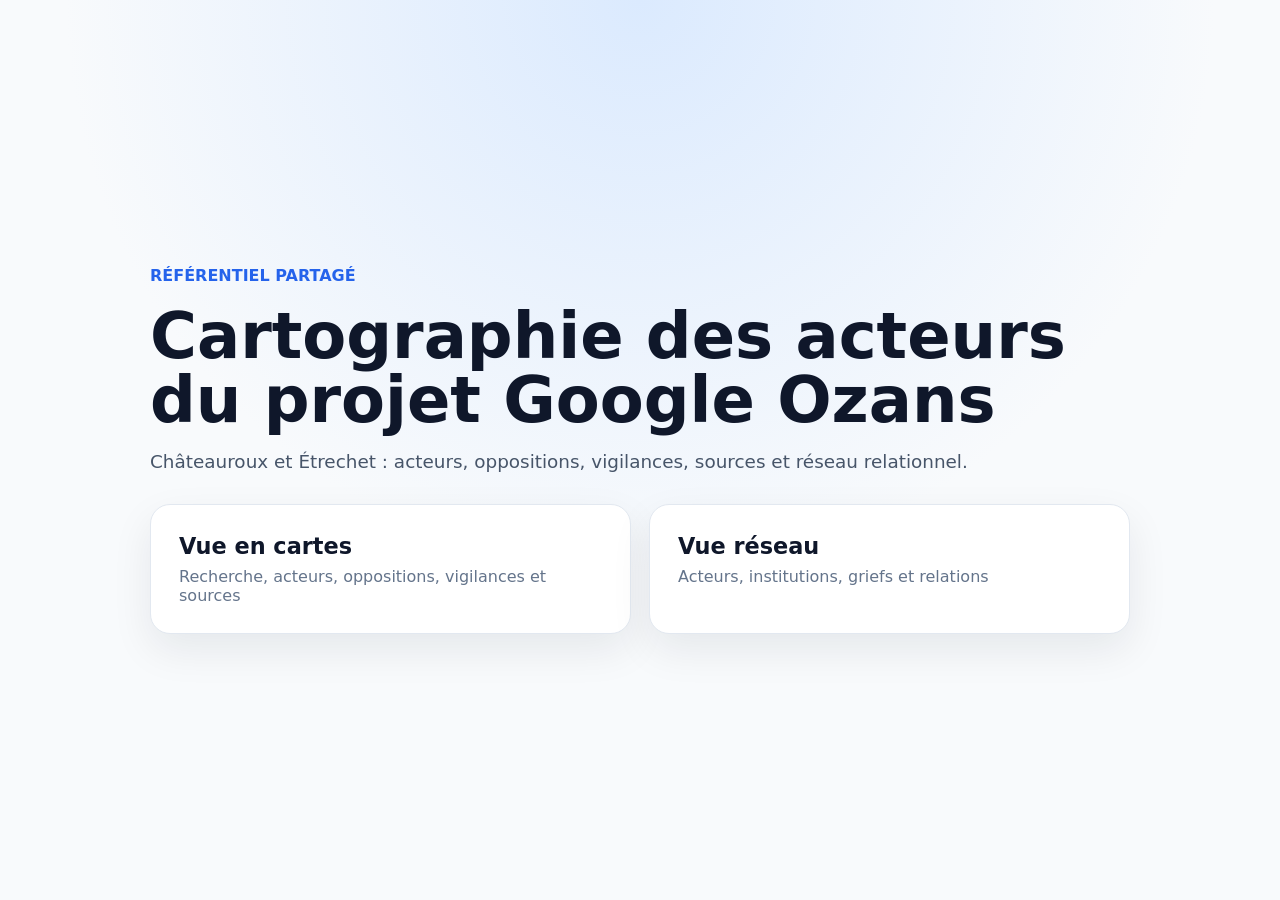
==== index.html @ 6a4aa81b "Add files via upload" ====
<!doctype html><html lang="fr"><head><meta charset="utf-8"><meta name="viewport" content="width=device-width,initial-scale=1"><title>Google Ozans — Châteauroux</title><link rel="stylesheet" href="assets/css/common.css">
<link rel="stylesheet" href="assets/css/landing.css"></head><body><main class="landing"><div class="hero"><span class="eyebrow">Référentiel partagé</span><h1>Cartographie des acteurs du projet Google Ozans</h1><p>Châteauroux et Étrechet : acteurs, oppositions, vigilances, sources et réseau relationnel.</p><div class="choices"><a class="choice" href="apps/cards/"><strong>Vue en cartes</strong><span>Recherche, acteurs, oppositions, vigilances et sources</span></a><a class="choice" href="apps/network/"><strong>Vue réseau</strong><span>Acteurs, institutions, griefs et relations</span></a></div></div></main></body></html>
---- assets/css/common.css ----
* { box-sizing: border-box; }
html { color-scheme: light; }
button, input { font: inherit; }
a { color: inherit; }
---- assets/css/landing.css ----
*{box-sizing:border-box}body{margin:0;font-family:Inter,system-ui;background:#f8fafc;color:#0f172a}.landing{min-height:100vh;display:grid;place-items:center;padding:32px;background:radial-gradient(circle at top,#dbeafe,#f8fafc 52%)}.hero{max-width:980px}.eyebrow{color:#2563eb;font-weight:800;text-transform:uppercase}.hero h1{font-size:clamp(2.2rem,5vw,4.6rem);line-height:1;margin:.3em 0}.hero p{font-size:1.15rem;color:#475569}.choices{display:grid;grid-template-columns:repeat(2,1fr);gap:18px;margin-top:32px}.choice{display:flex;flex-direction:column;gap:8px;text-decoration:none;color:inherit;background:white;padding:28px;border-radius:20px;border:1px solid #e2e8f0;box-shadow:0 16px 40px #0f172a14}.choice:hover{transform:translateY(-4px);border-color:#60a5fa}.choice strong{font-size:1.4rem}.choice span{color:#64748b}@media(max-width:700px){.choices{grid-template-columns:1fr}}
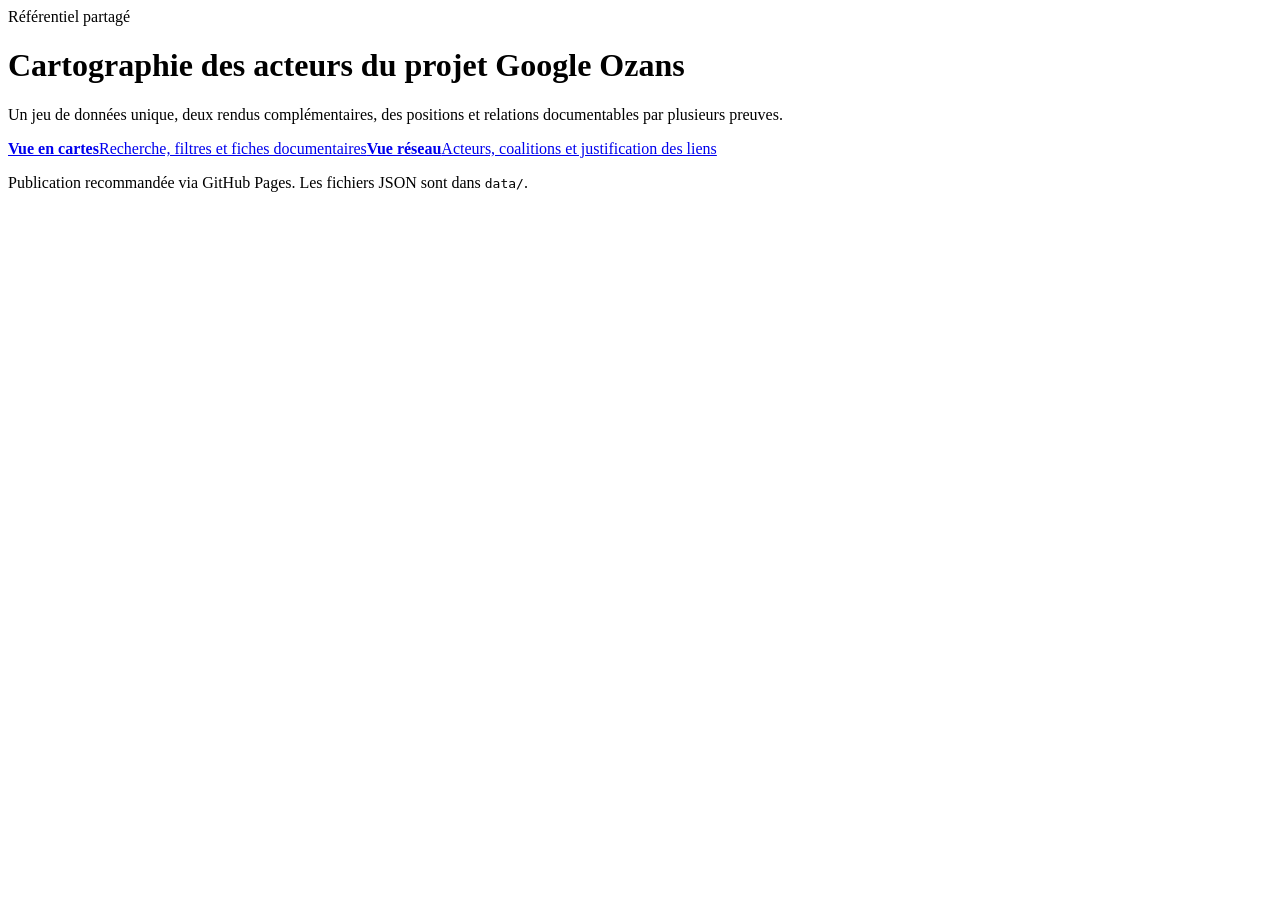
==== commit a4339dda: "Add files via upload" ====
--- a/index.html
+++ b/index.html
@@ -1,2 +1 @@
-<!doctype html><html lang="fr"><head><meta charset="utf-8"><meta name="viewport" content="width=device-width,initial-scale=1"><title>Google Ozans — Châteauroux</title><link rel="stylesheet" href="assets/css/common.css">
-<link rel="stylesheet" href="assets/css/landing.css"></head><body><main class="landing"><div class="hero"><span class="eyebrow">Référentiel partagé</span><h1>Cartographie des acteurs du projet Google Ozans</h1><p>Châteauroux et Étrechet : acteurs, oppositions, vigilances, sources et réseau relationnel.</p><div class="choices"><a class="choice" href="apps/cards/"><strong>Vue en cartes</strong><span>Recherche, acteurs, oppositions, vigilances et sources</span></a><a class="choice" href="apps/network/"><strong>Vue réseau</strong><span>Acteurs, institutions, griefs et relations</span></a></div></div></main></body></html>+<!doctype html><html lang="fr"><head><meta charset="utf-8"><meta name="viewport" content="width=device-width,initial-scale=1"><title>Google Ozans — Châteauroux</title><link rel="stylesheet" href="assets/css/common.css"></head><body><main class="landing"><div class="hero"><span class="eyebrow">Référentiel partagé</span><h1>Cartographie des acteurs du projet Google Ozans</h1><p>Un jeu de données unique, deux rendus complémentaires, des positions et relations documentables par plusieurs preuves.</p><div class="choices"><a class="choice" href="apps/cards/"><strong>Vue en cartes</strong><span>Recherche, filtres et fiches documentaires</span></a><a class="choice" href="apps/network/"><strong>Vue réseau</strong><span>Acteurs, coalitions et justification des liens</span></a></div><p class="notice">Publication recommandée via GitHub Pages. Les fichiers JSON sont dans <code>data/</code>.</p></div></main></body></html>
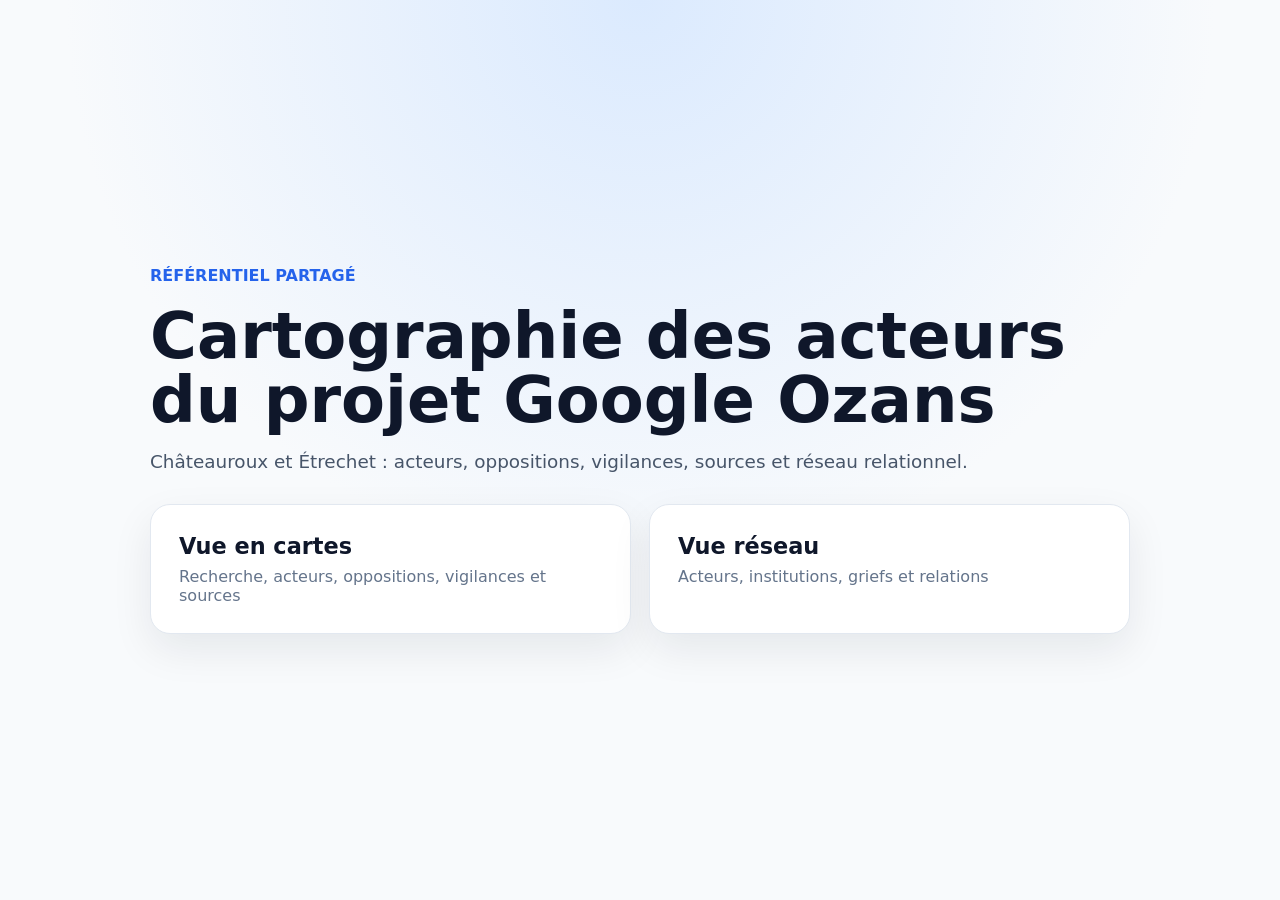
==== commit 1b9942ff: "Add files via upload" ====
--- a/index.html
+++ b/index.html
@@ -1 +1,2 @@
-<!doctype html><html lang="fr"><head><meta charset="utf-8"><meta name="viewport" content="width=device-width,initial-scale=1"><title>Google Ozans — Châteauroux</title><link rel="stylesheet" href="assets/css/common.css"></head><body><main class="landing"><div class="hero"><span class="eyebrow">Référentiel partagé</span><h1>Cartographie des acteurs du projet Google Ozans</h1><p>Un jeu de données unique, deux rendus complémentaires, des positions et relations documentables par plusieurs preuves.</p><div class="choices"><a class="choice" href="apps/cards/"><strong>Vue en cartes</strong><span>Recherche, filtres et fiches documentaires</span></a><a class="choice" href="apps/network/"><strong>Vue réseau</strong><span>Acteurs, coalitions et justification des liens</span></a></div><p class="notice">Publication recommandée via GitHub Pages. Les fichiers JSON sont dans <code>data/</code>.</p></div></main></body></html>
+<!doctype html><html lang="fr"><head><meta charset="utf-8"><meta name="viewport" content="width=device-width,initial-scale=1"><title>Google Ozans — Châteauroux</title><link rel="stylesheet" href="assets/css/common.css">
+<link rel="stylesheet" href="assets/css/landing.css"></head><body><main class="landing"><div class="hero"><span class="eyebrow">Référentiel partagé</span><h1>Cartographie des acteurs du projet Google Ozans</h1><p>Châteauroux et Étrechet : acteurs, oppositions, vigilances, sources et réseau relationnel.</p><div class="choices"><a class="choice" href="apps/cards/"><strong>Vue en cartes</strong><span>Recherche, acteurs, oppositions, vigilances et sources</span></a><a class="choice" href="apps/network/"><strong>Vue réseau</strong><span>Acteurs, institutions, griefs et relations</span></a></div></div></main></body></html>
--- a/assets/css/common.css
+++ b/assets/css/common.css
@@ -0,0 +1,4 @@
+* { box-sizing: border-box; }
+html { color-scheme: light; }
+button, input { font: inherit; }
+a { color: inherit; }
--- a/assets/css/landing.css
+++ b/assets/css/landing.css
@@ -0,0 +1 @@
+*{box-sizing:border-box}body{margin:0;font-family:Inter,system-ui;background:#f8fafc;color:#0f172a}.landing{min-height:100vh;display:grid;place-items:center;padding:32px;background:radial-gradient(circle at top,#dbeafe,#f8fafc 52%)}.hero{max-width:980px}.eyebrow{color:#2563eb;font-weight:800;text-transform:uppercase}.hero h1{font-size:clamp(2.2rem,5vw,4.6rem);line-height:1;margin:.3em 0}.hero p{font-size:1.15rem;color:#475569}.choices{display:grid;grid-template-columns:repeat(2,1fr);gap:18px;margin-top:32px}.choice{display:flex;flex-direction:column;gap:8px;text-decoration:none;color:inherit;background:white;padding:28px;border-radius:20px;border:1px solid #e2e8f0;box-shadow:0 16px 40px #0f172a14}.choice:hover{transform:translateY(-4px);border-color:#60a5fa}.choice strong{font-size:1.4rem}.choice span{color:#64748b}@media(max-width:700px){.choices{grid-template-columns:1fr}}
